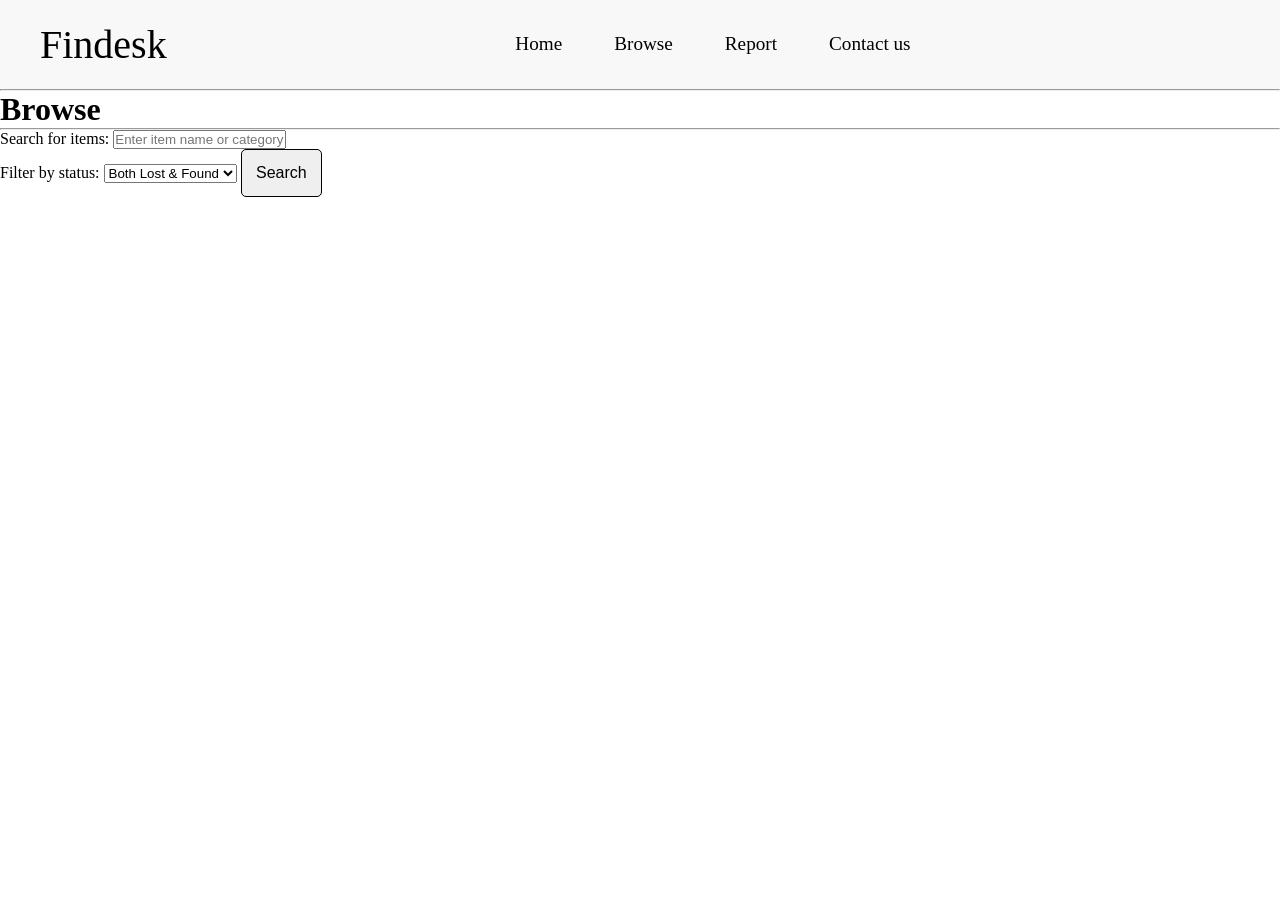
==== browse.html @ 4e512f29 "Add files via upload" ====
<!DOCTYPE html>
<html lang="en">
<head>
    <meta charset="UTF-8">
    <meta name="viewport" content="width=device-width, initial-scale=1.0">
    <title>Browse Items</title>
</head>
<body>
    <div id="header-placeholder"></div>
    <h1>Browse</h1>
    <hr>
    <form action="index.php" method="GET">
        <label for="search">Search for items:</label>
        <input type="text" id="search" name="search" placeholder="Enter item name or category">
        <br>

        <label for="lost-or-found">Filter by status:</label>
        <select id="lost-or-found" name="lost-or-found">
            <option value="">Both Lost & Found</option>
            <option value="lost">Lost</option>
            <option value="found">Found</option>
        </select>
        <button type="submit">Search</button> 
    </form>
    <script src="script.js"></script>
</body>
</html>
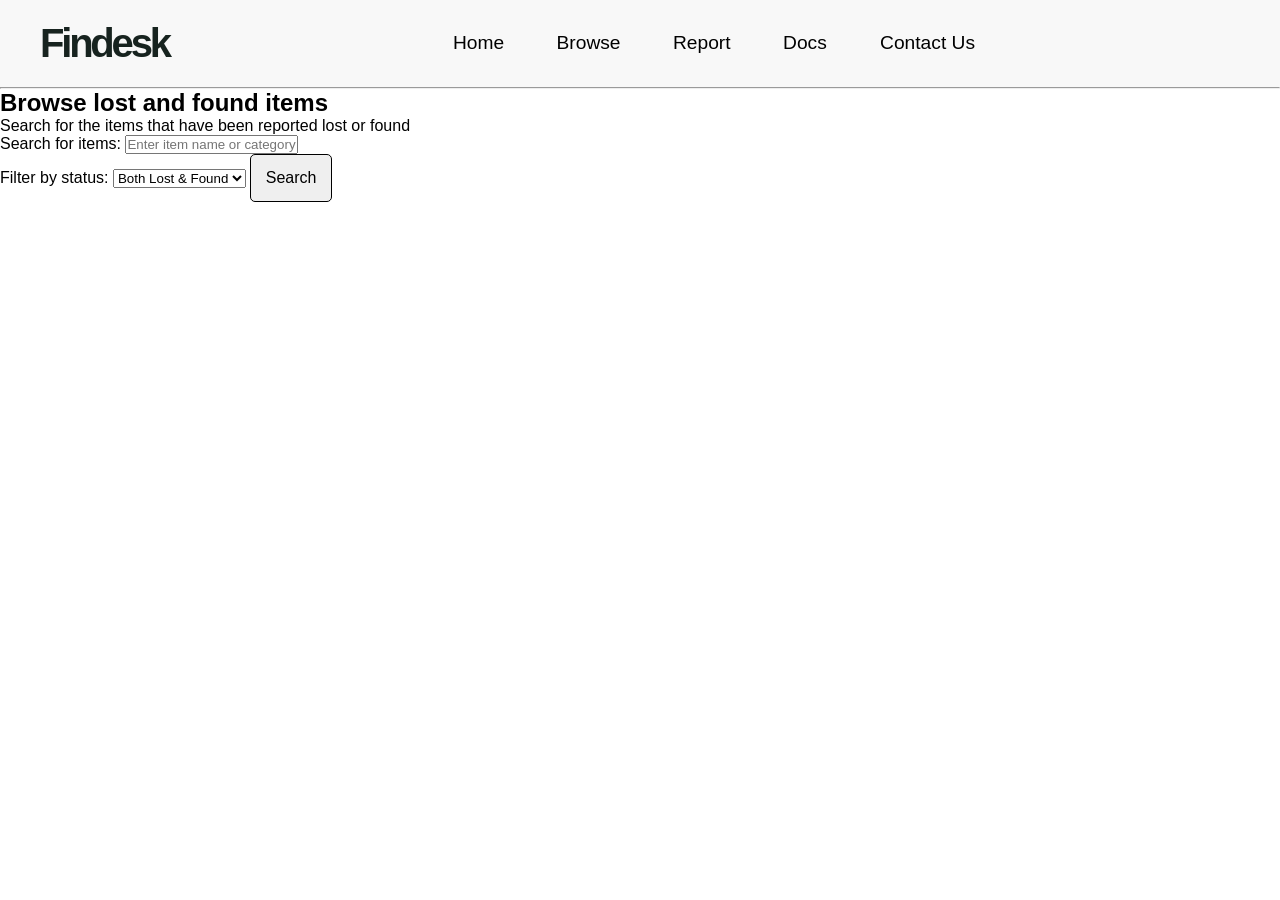
==== commit 56cc4b93: "Update browse.html" ====
--- a/browse.html
+++ b/browse.html
@@ -4,24 +4,36 @@
     <meta charset="UTF-8">
     <meta name="viewport" content="width=device-width, initial-scale=1.0">
     <title>Browse Items</title>
+    <link href="style.css" rel="stylesheet" />
+    <link
+      rel="stylesheet"
+      href="https://cdnjs.cloudflare.com/ajax/libs/font-awesome/4.7.0/css/font-awesome.min.css" />
 </head>
 <body>
     <div id="header-placeholder"></div>
-    <h1>Browse</h1>
-    <hr>
-    <form action="index.php" method="GET">
-        <label for="search">Search for items:</label>
-        <input type="text" id="search" name="search" placeholder="Enter item name or category">
-        <br>
+    <main class="mainpage">
+        <section class="browse-intro">
+            <h1>
+                Browse lost and found items
+            </h1>
 
-        <label for="lost-or-found">Filter by status:</label>
-        <select id="lost-or-found" name="lost-or-found">
-            <option value="">Both Lost & Found</option>
-            <option value="lost">Lost</option>
-            <option value="found">Found</option>
-        </select>
-        <button type="submit">Search</button> 
+            <p class="browse-description">
+                Search for the items that have been reported lost or found
+            </p>
+        </section>
+        <form action="index.php" method="GET">
+            <label for="search">Search for items:</label>
+            <input type="text" id="search" name="search" placeholder="Enter item name or category">
+            <br>
+
+            <label for="lost-or-found">Filter by status:</label>
+            <select id="lost-or-found" name="lost-or-found">
+                <option value="">Both Lost & Found</option>
+                <option value="lost">Lost</option>
+                <option value="found">Found</option>
+            </select>
+            <button type="submit">Search</button> 
     </form>
     <script src="script.js"></script>
 </body>
-</html>+</html>
--- a/style.css
+++ b/style.css
@@ -0,0 +1,84 @@
+:root {
+  --bgcolor: #f8f8f8;
+}
+
+* {
+  margin: 0;
+  padding: 0;
+}
+
+.page-header {
+  background-color: var(--bgcolor);
+  padding: 1.3rem;
+  display: flex;
+  justify-content: space-between;
+}
+
+body {
+  font-family: Arial, Helvetica, sans-serif;
+}
+
+.logo {
+  color: #17231f;
+  align-self: center;
+  margin-left: 1.2rem;
+  font-size: 2.5rem;
+  font-weight: 700;
+  letter-spacing: -0.08em;
+}
+
+.nav-bar {
+  margin: auto;
+}
+
+.nav-bar a {
+  color: black;
+  padding: 1.5rem;
+  cursor: pointer;
+  text-decoration: none;
+  font-size: 1.2rem;
+}
+
+.menu-icon {
+  color: black;
+  cursor: pointer;
+  display: none;
+}
+
+button {
+  font-size: 1rem;
+  border: 1px solid black;
+  border-radius: 5px;
+  padding: 0.9rem;
+}
+@media screen and (max-width: 700px) {
+  .nav-bar {
+    display: none;
+    position: absolute;
+    top: 3.7rem;
+    left: 0;
+    width: 100%;
+    background-color: var(--bgcolor);
+    text-align: center;
+  }
+
+  .nav-bar.responsive {
+    display: block;
+  }
+
+  .nav-bar a {
+    display: block;
+  }
+
+  .menu-icon {
+    display: block;
+    z-index: 1;
+  }
+
+  button {
+    padding: 0.4rem;
+  }
+  .logo {
+    font-size: 1.4rem;
+  }
+}
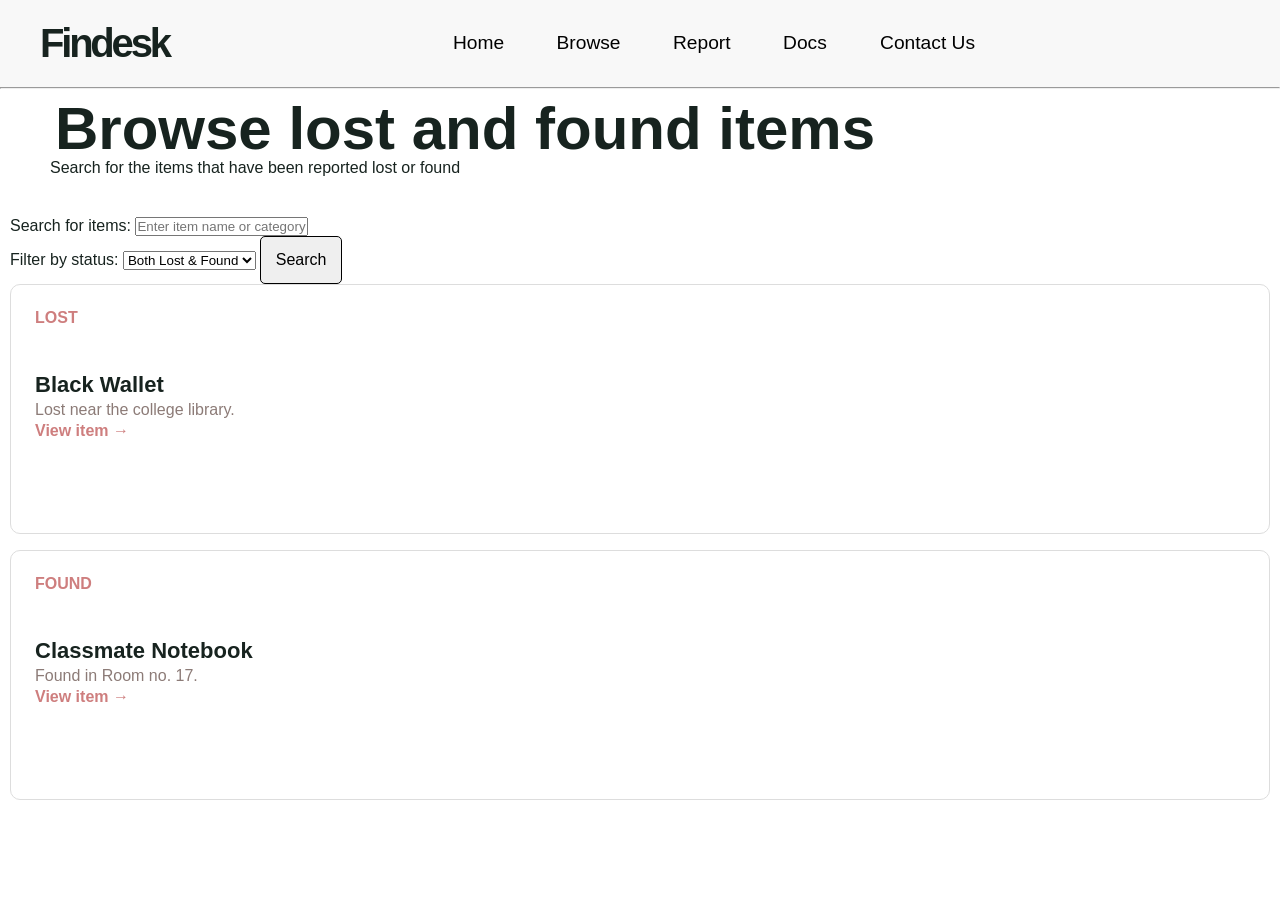
==== commit eaa6045d: "Update browse.html" ====
--- a/browse.html
+++ b/browse.html
@@ -12,16 +12,16 @@
 <body>
     <div id="header-placeholder"></div>
     <main class="mainpage">
-        <section class="browse-intro">
+        <section class="intro">
             <h1>
                 Browse lost and found items
             </h1>
 
-            <p class="browse-description">
+            <p class="description">
                 Search for the items that have been reported lost or found
             </p>
         </section>
-        <form action="index.php" method="GET">
+        <form class="browse-form" action="index.php" method="GET">
             <label for="search">Search for items:</label>
             <input type="text" id="search" name="search" placeholder="Enter item name or category">
             <br>
@@ -33,7 +33,22 @@
                 <option value="found">Found</option>
             </select>
             <button type="submit">Search</button> 
-    </form>
+        </form>
+        <div class="docs-grid" id="reports-list">
+        <article class="doc-card">
+            <span>LOST</span>
+            <h2>Black Wallet</h2>
+            <p>Lost near the college library.</p>
+            <a href="#">View item →</a>
+        </article>
+        <article class="doc-card" id="reports-list">
+            <span>FOUND</span>
+            <h2>Classmate Notebook</h2>
+            <p>Found in Room no. 17.</p>
+            <a href="#">View item →</a>
+        </article>
+        </div>
+    </main>
     <script src="script.js"></script>
 </body>
 </html>
--- a/style.css
+++ b/style.css
@@ -1,3 +1,5 @@
+@import url('https://fonts.googleapis.com/css2?family=Montserrat:ital,wght@0,100..900;1,100..900&display=swap');
+
 :root {
   --bgcolor: #f8f8f8;
 }
@@ -11,11 +13,55 @@
   background-color: var(--bgcolor);
   padding: 1.3rem;
   display: flex;
+  align-items: center;
+  position: relative;
   justify-content: space-between;
 }
 
 body {
-  font-family: Arial, Helvetica, sans-serif;
+  font-family: Arial, Helvetica, Montserrat, sans-serif;
+}
+
+.slider-wrapper {
+  overflow: hidden;
+  max-width: 1200px;
+  margin: 0 70px 55px
+}
+
+.card-list .card-item {
+  color: #0b0b0b;
+  width: 400px;
+  padding: 50px;
+  display: flex;
+  flex-direction: column;
+  align-items: center;
+  justify-content: center;
+  border-radius: 10px;
+  background: rgba(0,0,0,0.2);
+}
+
+.card-list .card-item .card-description {
+  font-size: 1.15rem;
+  color: #0b0b0b;
+  font-weight: 500;
+  margin:14px 0 40px;
+}
+
+.card-list .card-item .card-button {
+  font-size: 1.25rem;
+  color: #0b0b0b;
+  font-weight: 500;
+  padding: 10px 35px;
+  border-radius: 6px;
+  cursor:pointer;
+  border: none;
+  background-color: #f8f8f8;
+}
+
+.card-list .card-item .card-button:hover {
+  background-color: rgb(255,255,255,0.2);
+  border: 1px solid #fff;
+  color:#fff;
 }
 
 .logo {
@@ -51,7 +97,7 @@
   border-radius: 5px;
   padding: 0.9rem;
 }
-@media screen and (max-width: 700px) {
+@media screen and (max-width: 800px) {
   .nav-bar {
     display: none;
     position: absolute;
@@ -82,3 +128,123 @@
     font-size: 1.4rem;
   }
 }
+.mainpage {
+  background-color: #ffffff;
+  padding: 10px 10px;
+  color: #17231f;
+}
+.intro {
+  max-width: 1000px;
+  margin: 0 0 40px 40px;
+  text-align: left;
+}
+.docs-intro {
+  max-width: 1000px;
+  margin: 0 0 40px 40px;
+  text-align: left;
+}
+.browse-intro {
+  max-width: 1000px;
+  margin: 0 0 40px 40px;
+  text-align: left;
+}
+
+.report-intro {
+  max-width: 1000px;
+  margin: 0 0 40px 40px;
+  text-align: left;
+
+}
+
+.docs-label {
+  color: hsl(0, 45%, 65%);
+  font-weight: bold;
+  letter-spacing: 2px;
+}
+
+.intro h1 {
+  font-size: 60px;
+  line-height: 1;
+  margin-left: 5px;
+}
+.docs-intro h1 {
+  font-size: 60px;
+  line-height: 1;
+  margin-left: 5px;
+}
+.browse-intro h1 {
+  font-size: 60px;
+  line-height: 0;
+  margin: 30px 0;
+}
+.report-intro h1 {
+  font-size: 60px;
+  line-height: 0;
+  margin: 30px 0;
+}
+
+.intro-description {
+  color: #8c7b77;
+  font-size: 18px;
+  max-width: 600px;
+}
+.docs-description {
+  color: #8c7b77;
+  font-size: 18px;
+  max-width: 600px;
+}
+
+.docs-grid {
+  display: grid;
+  grid-template-columns: repeat(1, 1fr);
+  gap: 16px;
+}
+
+.doc-card {
+  background-color: white;
+  border: 1px solid #dddddd;
+  border-radius: 10px;
+  padding: 24px;
+  min-height: 200px;
+}
+
+.doc-card span {
+  color: hsl(0, 45%, 65%);
+  font-weight: bold;  
+}
+
+.doc-card h2 {
+  font-size: 22px;
+  margin-top: 45px;
+}
+
+.doc-card p {
+  color: #8c7b77;
+  line-height: 1.5;
+}
+
+.doc-card a {
+  color: hsl(0, 45%, 65%);
+  font-weight: bold;
+  text-decoration: none;
+}
+
+.doc-card a:hover {
+  text-decoration: underline;
+}
+
+@media screen and (max-width: 700px) {
+  .docs-intro h1 {
+    font-size: 40px;
+  }
+
+  .docs-grid {
+    grid-template-columns: 1fr;
+  }
+
+  .doc-card {
+    min-height: 170px;
+  }
+}
+
+
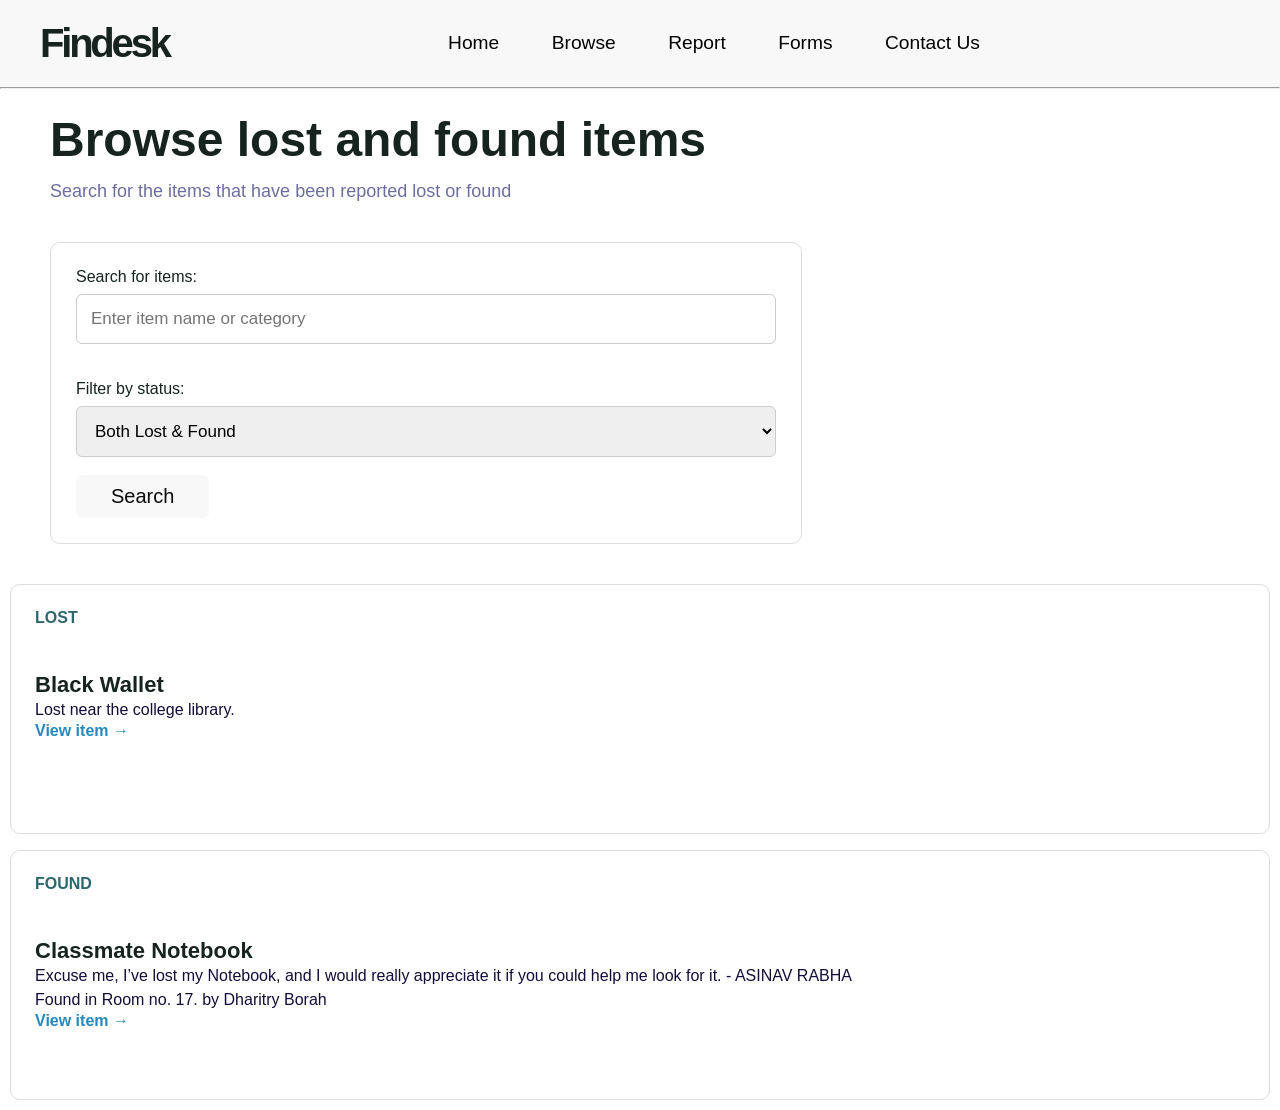
==== commit 14f03ee6: "Update report details and link in browse.html" ====
--- a/browse.html
+++ b/browse.html
@@ -44,8 +44,9 @@
         <article class="doc-card" id="reports-list">
             <span>FOUND</span>
             <h2>Classmate Notebook</h2>
-            <p>Found in Room no. 17.</p>
-            <a href="#">View item →</a>
+            <p>Excuse me, I’ve lost my Notebook, and I would really appreciate it if you could help me look for it. - ASINAV RABHA</p>
+            <p>Found in Room no. 17. by Dharitry Borah</p>
+            <a href="https://drive.google.com/file/d/1VPWSYa2SwhIHYDmD5rjYPzrYQpuTC2y_/view?usp=share_link">View item →</a>
         </article>
         </div>
     </main>
--- a/style.css
+++ b/style.css
@@ -24,20 +24,22 @@
 
 .slider-wrapper {
   overflow: hidden;
-  max-width: 1200px;
-  margin: 0 70px 55px
+  max-width: 1500px;
+  margin: 0 20px 70px
 }
 
 .card-list .card-item {
   color: #0b0b0b;
-  width: 400px;
-  padding: 50px;
+  width: 100%;
+  padding: 20px;
   display: flex;
   flex-direction: column;
   align-items: center;
+  min-height: 300px;
+  box-sizing: border-box;
   justify-content: center;
   border-radius: 10px;
-  background: rgba(0,0,0,0.2);
+  background: #E5ECF4;
 }
 
 .card-list .card-item .card-description {
@@ -59,7 +61,7 @@
 }
 
 .card-list .card-item .card-button:hover {
-  background-color: rgb(255,255,255,0.2);
+  background-color: #71b2fc;
   border: 1px solid #fff;
   color:#fff;
 }
@@ -129,7 +131,7 @@
   }
 }
 .mainpage {
-  background-color: #ffffff;
+  background-color: #FFFFFF;
   padding: 10px 10px;
   color: #17231f;
 }
@@ -138,58 +140,23 @@
   margin: 0 0 40px 40px;
   text-align: left;
 }
-.docs-intro {
-  max-width: 1000px;
-  margin: 0 0 40px 40px;
-  text-align: left;
-}
-.browse-intro {
-  max-width: 1000px;
-  margin: 0 0 40px 40px;
-  text-align: left;
-}
-
-.report-intro {
-  max-width: 1000px;
-  margin: 0 0 40px 40px;
-  text-align: left;
-
-}
 
 .docs-label {
-  color: hsl(0, 45%, 65%);
+  color: #8B5FBF;
   font-weight: bold;
   letter-spacing: 2px;
 }
 
 .intro h1 {
-  font-size: 60px;
-  line-height: 1;
+  font-size: 48px;
+  line-height: 1.1;
   margin-left: 5px;
-}
-.docs-intro h1 {
-  font-size: 60px;
-  line-height: 1;
-  margin-left: 5px;
-}
-.browse-intro h1 {
-  font-size: 60px;
-  line-height: 0;
-  margin: 30px 0;
-}
-.report-intro h1 {
-  font-size: 60px;
-  line-height: 0;
-  margin: 30px 0;
-}
-
-.intro-description {
-  color: #8c7b77;
-  font-size: 18px;
-  max-width: 600px;
-}
-.docs-description {
-  color: #8c7b77;
+  margin-bottom: 12px;
+  margin: 15px 0;
+}
+
+.description {
+  color: #6C6EA0;
   font-size: 18px;
   max-width: 600px;
 }
@@ -209,7 +176,7 @@
 }
 
 .doc-card span {
-  color: hsl(0, 45%, 65%);
+  color: #2C666E;
   font-weight: bold;  
 }
 
@@ -219,18 +186,124 @@
 }
 
 .doc-card p {
-  color: #8c7b77;
+  color: #140c39;
   line-height: 1.5;
 }
 
 .doc-card a {
-  color: hsl(0, 45%, 65%);
+  color: #2589BD;
   font-weight: bold;
   text-decoration: none;
 }
 
 .doc-card a:hover {
   text-decoration: underline;
+}
+
+.page-form {
+    max-width: 700px;
+    margin: 0 auto;
+    background-color: white;
+    border: 1px solid #dddddd;
+    border-radius: 10px;
+    padding: 25px;
+}
+
+.page-form label {
+    display: block;
+    margin-top: 15px;
+    margin-bottom: 5px;
+    font-weight: bold;
+}
+
+.page-form input,
+.page-form select,
+.page-form textarea {
+    width: 100%;
+    padding: 12px;
+    border: 1px solid #cccccc;
+    border-radius: 5px;
+    font-size: 16px;
+}
+
+.page-form textarea {
+    height: 120px;
+}
+
+.page-form button {
+    font-size: 1.25rem;
+    color: #0b0b0b;
+    font-weight: 500;
+    padding: 10px 35px;
+    border-radius: 6px;
+    cursor: pointer;
+    border: none;
+    background-color: #f8f8f8;
+}
+
+.page-form button:hover {
+    background-color: #71b2fc;
+    border: 1px solid #fff;
+    color: #fff;
+}
+
+.browse-form {
+    max-width: 700px;
+    margin: 0 0 40px 40px;
+    padding: 25px;
+    background-color: white;
+    border: 1px solid #dddddd;
+    border-radius: 10px;
+}
+
+.browse-form input,
+.browse-form select {
+    display: block;
+    width: 100%;
+    box-sizing: border-box;
+    padding: 14px;
+    margin: 8px 0 18px;
+    font-size: 17px;
+    border: 1px solid #cccccc;
+    border-radius: 6px;
+}
+
+.browse-form button {
+    font-size: 1.25rem;
+    color: #0b0b0b;
+    font-weight: 500;
+    padding: 10px 35px;
+    border-radius: 6px;
+    cursor: pointer;
+    border: none;
+    background-color: #f8f8f8;
+}
+
+.browse-form button:hover {
+    background-color: #71b2fc;
+    border: 1px solid #fff;
+    color: #fff;
+}
+
+.contact-form {
+    max-width: 700px;
+    margin: 0 0 40px 40px;
+    padding: 25px;
+    background-color: white;
+    border: 1px solid #dddddd;
+    border-radius: 10px;
+}
+
+.contact-form input,
+.contact-form textarea {
+    display: block;
+    width: 100%;
+    box-sizing: border-box;
+    padding: 14px;
+    margin: 8px 0 18px;
+    font-size: 17px;
+    border: 1px solid #cccccc;
+    border-radius: 6px;
 }
 
 @media screen and (max-width: 700px) {
@@ -245,6 +318,11 @@
   .doc-card {
     min-height: 170px;
   }
-}
-
-
+
+  .browse-form,
+  .contact-form {
+    width: auto;
+    margin-left: 0;
+    margin-right: 0;
+  }
+}
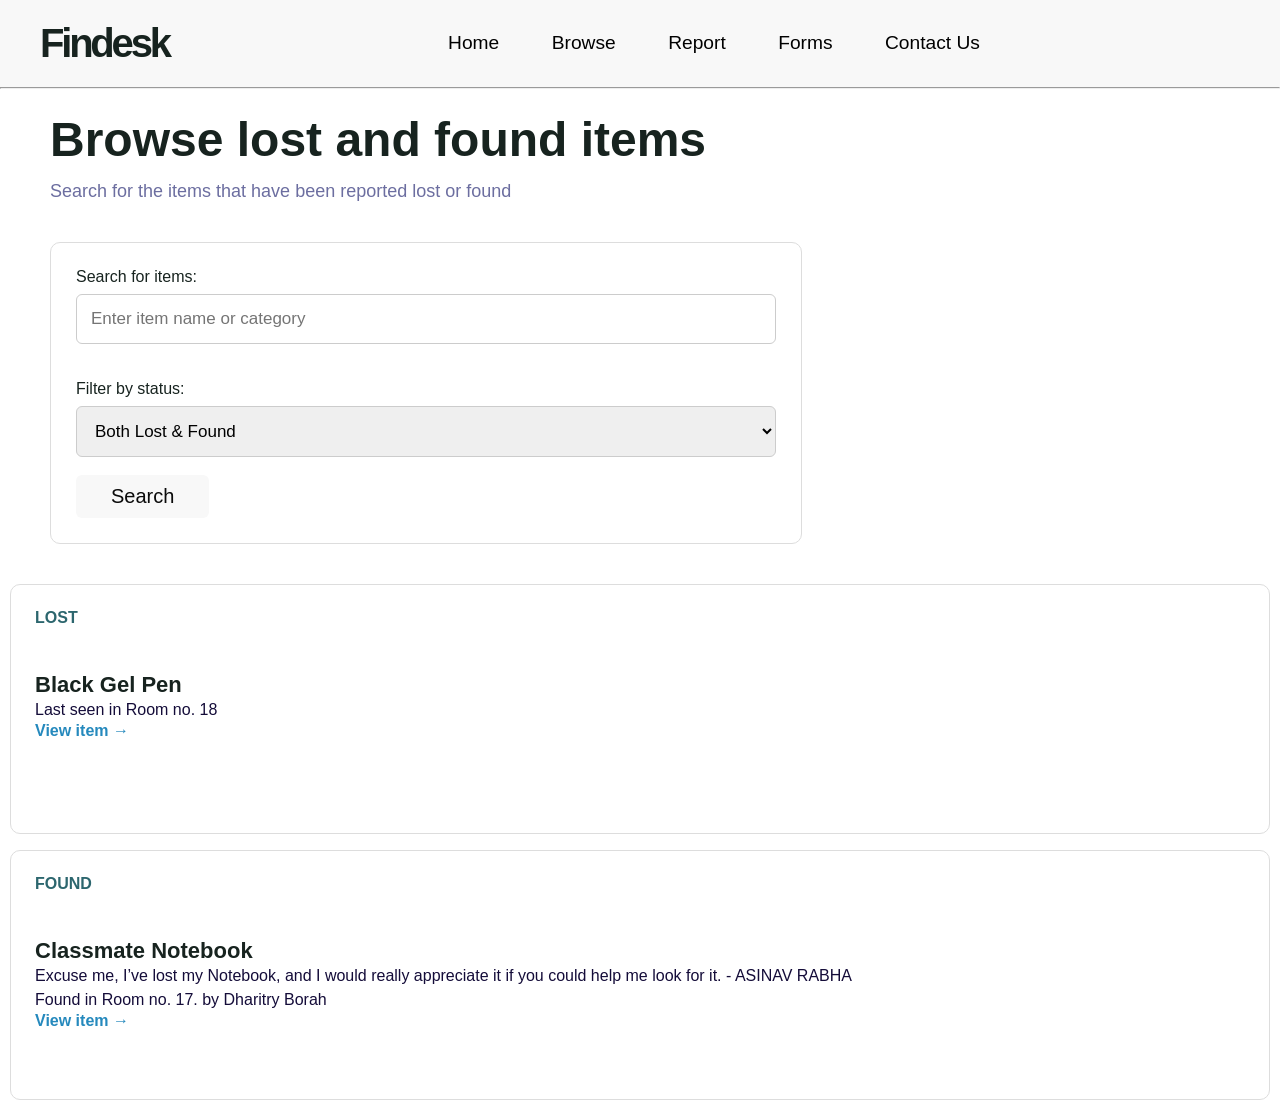
==== commit c5c31e4a: "Update browse.html" ====
--- a/browse.html
+++ b/browse.html
@@ -37,9 +37,9 @@
         <div class="docs-grid" id="reports-list">
         <article class="doc-card">
             <span>LOST</span>
-            <h2>Black Wallet</h2>
-            <p>Lost near the college library.</p>
-            <a href="#">View item →</a>
+            <h2>Black Gel Pen</h2>
+            <p>Last seen in Room no. 18</p>
+            <a href="https://drive.google.com/file/d/1wVeqzovNTFZWQjWIM45HQizr_SB2anXA/view?usp=share_link">View item →</a>
         </article>
         <article class="doc-card" id="reports-list">
             <span>FOUND</span>
